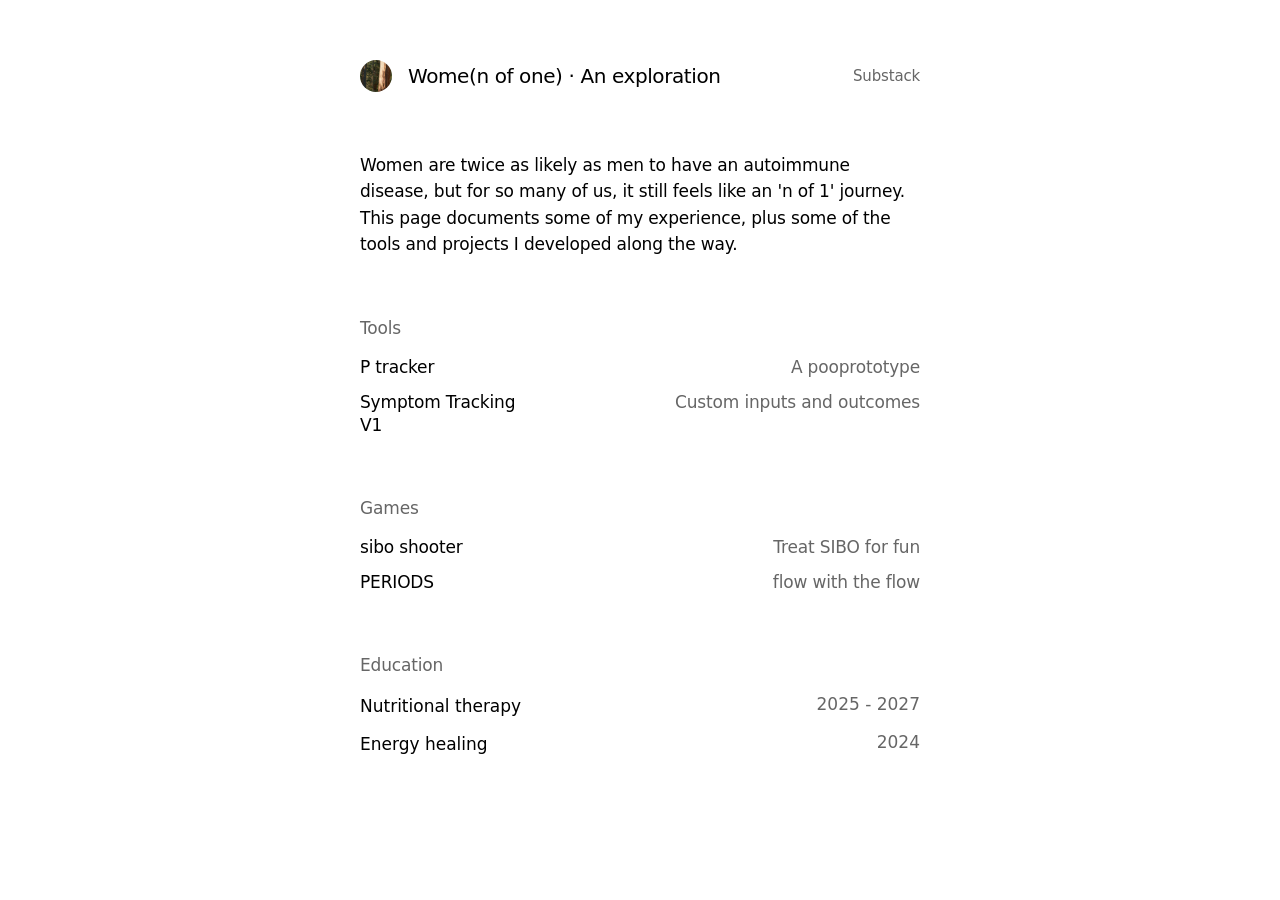
==== index.html @ c0d30b6c "Update index.html" ====
<!DOCTYPE html>
<html lang="en-US">
<head>
    <meta charset="utf-8">
    <meta name="viewport" content="width=device-width, initial-scale=1.0">
    <title>Wome(n of one) · An exploration</title>
    <meta name="description" content="To come">
    
    <link rel="icon" href="images/trees.png" type="image/png">
    <link rel="stylesheet" href="styles.css">
</head>
<body class="home-page">
    <div class="container">
        <header class="header">
            <div class="header-identity">
                <img src="images/trees.png" alt="Trees" class="header-photo">
                <h1 class="name">Wome(n of one) · An exploration</h1>
            </div>
            <nav class="nav-links">
                <a href="https://womenof1.substack.com/" target="_blank" rel="noopener noreferrer" class="nav-link">Substack</a>
            </nav>
        </header>


        <main class="main">

            <section class="intro">
                <p class="intro-text">Women are twice as likely as men to have an autoimmune disease, but for so many of us, it still feels like an 'n of 1' journey. This page documents some of my experience, plus some of the tools and projects I developed along the way.</p>

            </section>

            <section class="work projects">
                <h2 class="section-label">Tools</h2>

                <a href="p-tracker" class="project-card">
                    <span class="project-title">P tracker</span>
                    <span class="project-description">A pooprototype</span>
                </a>
                
                <a href="symptom-tracking-v1" class="project-card">
                    <span class="project-title">Symptom Tracking V1</span>
                    <span class="project-description">Custom inputs and outcomes</span>
                </a>

            </section>
            
             <section class="projects">
                <h2 class="section-label">Games</h2>

                <a href="https://womenof1.substack.com/p/sibo-shooter-v1" class="project-card">
                    <span class="project-title">sibo shooter</span>
                    <span class="project-description">Treat SIBO for fun</span>
                </a>

                <a href="PERIODS" class="project-card">
                    <span class="project-title">PERIODS</span>
                    <span class="project-description">flow with the flow</span>
                </a>
            </section>
            
            <section class="projects">
            <h2 class="section-label">Education</h2>
                <div class="work-entry">
                    <button type="button" class="work-item" aria-expanded="false" aria-controls="work-sympv1-description">
                        <span class="work-primary">
                            <img src="images/trees.png" alt="" class="work-logo">
                            <span class="work-company">Nutritional therapy</span>
                        </span>
                        <span class="work-dates">2025 - 2027</span>
                    </button>
                    <div class="work-description-reveal" id="work-sympv1-description">
                        <div class="work-description-inner">
                            <p class="work-description">Diploma, College of Naturopathic Medicine (UK)</p>
                        </div>
                    </div>
                </div>

                <div class="work-entry">
                    <button type="button" class="work-item" aria-expanded="false" aria-controls="work-ptrack-description">
                        <span class="work-primary">
                            <img src="images/trees.png" alt="" class="work-logo border">
                            <span class="work-company">Energy healing</span>
                        </span>
                        <span class="work-dates">2024</span>
                    </button>
                    <div class="work-description-reveal" id="work-ptrack-description" aria-hidden="true">
                        <div class="work-description-inner">
                            <p class="work-description">3-month course (NYC)</p>
                        </div>
                    </div>
                </div>

            </section>
        </main>
    </div>

    <script src="script.js"></script>
</body>
</html>
---- styles.css ----
/* CSS Variables */
:root {
  /* Typography */
  --font-family-sans: system-ui, -apple-system, BlinkMacSystemFont, "Segoe UI", sans-serif;
  --font-weight-regular: 400;
  --font-weight-medium: 500;
  --tracking-body: -0.01em;
  --tracking-tight: -0.03em;
  --line-height-body: 1.55;
  --line-height-compact: 1.35;

  /* Font Sizes */
  --font-size-small: 15px;
  --font-size-medium: 17px;
  --font-size-large: 20px;
  --font-size-extra-large: 28px;
  --font-size-extra-extra-large: 32px;

  /* Colors */
  --color-background: #fff;
  --color-background-secondary: #f1f1f1;
  --color-background-tertiary: #f5f5f5;
  --color-background-media: #f1f1f1; /* Always light for image/video containers */
  --color-text-primary: #000;
  --color-text-secondary: #666;
  --color-border: #e7e7e7;
  --color-shadow: rgba(0, 0, 0, 0.12);
  --color-selection-background: #000;
  --color-selection-text: #fff;

  /* 4px spacing grid */
  --space-1: 4px;
  --space-2: 8px;
  --space-3: 12px;
  --space-4: 16px;
  --space-5: 20px;
  --space-6: 24px;
  --space-8: 32px;
  --space-10: 40px;
  --space-12: 48px;
  --space-15: 60px;
  --space-20: 80px;
  --space-30: 120px;
  --content-margin: var(--space-20);
  --home-content-width: 560px;
  --home-primary-column: 180px;
  --home-column-gap: var(--space-5);
  --work-logo-size: var(--space-6);

  /* Border Radius */
  --border-radius-small: 4px;
  --border-radius-medium: 8px;
  --border-radius-large: 16px;
}

/* Dark Mode */
@media (prefers-color-scheme: dark) {
  :root {
    --color-background: #000;
    --color-background-secondary: #101010;
    --color-background-tertiary: #181818;
    --color-text-primary: #f2f2f2;
    --color-text-secondary: #a3a3a3;
    --color-border: #262626;
    --color-shadow: rgba(0, 0, 0, 0.7);
    --color-selection-background: #fff;
    --color-selection-text: #000;
  }

  /* Invert dark icons for visibility */
  .view-toggle img {
    filter: invert(1);
  }
}

/* Reset and Base Styles */
* {
  margin: 0;
  padding: 0;
  box-sizing: border-box;
}

html {
  font-size: var(--font-size-medium);
  scroll-behavior: smooth;
  font-family: var(--font-family-sans);
  color: var(--color-text-primary);
  text-rendering: optimizeLegibility;
  font-kerning: normal;
}

::selection {
  background: var(--color-selection-background);
  color: var(--color-selection-text);
}

body {
  font-weight: var(--font-weight-regular);
  line-height: var(--line-height-body);
  letter-spacing: var(--tracking-body);
  color: var(--color-text-primary);
  background-color: var(--color-background);
  -webkit-font-smoothing: antialiased;
  -moz-osx-font-smoothing: grayscale;
  animation: page-fade-in 0.9s ease both;
}

@keyframes page-fade-in {
  from {
    opacity: 0;
  }
  to {
    opacity: 1;
  }
}

@media (prefers-reduced-motion: reduce) {
  body {
    animation: none;
  }

  .work-description-reveal {
    transition: none;
  }
}

/* Remove all focus outlines globally */
button:focus,
a:focus {
  outline: none;
}

p a {
  font-weight: var(--font-weight-medium);
  text-decoration: underline;
  color: var(--color-text-primary);
  text-decoration-thickness: 1px;
  text-underline-offset: var(--space-1);
}

/* Container */
.container {
  max-width: 760px;
  margin: 0 auto;
  padding: 0;
  min-height: 100vh;
  display: flex;
  flex-direction: column;
}

/* Bookshelf gets full width container */
.bookshelf-container {
  max-width: 100%;
  padding: 0;
  overflow: visible;
}

/* Header */
.header {
  display: flex;
  justify-content: space-between;
  align-items: center;
  padding: var(--space-15) 0;
  max-width: 600px;
  margin: 0 auto;
  width: 100%;
}

.header-identity {
  display: flex;
  align-items: center;
  gap: var(--space-4);
}

.header-photo {
  width: var(--space-8);
  height: var(--space-8);
  border-radius: 50%;
  object-fit: cover;
  flex-shrink: 0;
}

.name {
  font-size: var(--font-size-large);
  font-weight: var(--font-weight-medium);
  line-height: var(--line-height-compact);
  letter-spacing: -0.02em;
  color: var(--color-text-primary);
  text-decoration: none;
}

.nav-links {
  display: flex;
  gap: var(--space-8);
}

.nav-link {
  font-size: var(--font-size-small);
  font-weight: var(--font-weight-medium);
  line-height: var(--line-height-compact);
  color: var(--color-text-secondary);
  text-decoration: none;
  transition: color 160ms ease;
}

.nav-link:hover {
  color: var(--color-text-primary);
}

/* Breadcrumb Header for Sub-pages */
.breadcrumb {
  font-size: var(--font-size-small);
  line-height: var(--line-height-compact);
  display: flex;
  align-items: center;
  flex-wrap: wrap;
}

.header:has(.breadcrumb) {
  max-width: var(--home-content-width);
  padding-top: var(--space-15);
  padding-bottom: var(--space-15);
}

.breadcrumb-name {
  font-weight: var(--font-weight-medium);
  color: var(--color-text-primary);
  text-decoration: none;
  padding-right: var(--space-3);
  display: inline-flex;
  align-items: center;
}

.breadcrumb-name-thumb {
  display: block;
  width: var(--space-8);
  height: var(--space-8);
  border-radius: 50%;
  object-fit: cover;
  flex-shrink: 0;
}

.breadcrumb-name-text {
  display: none;
}

.breadcrumb-project {
  font-weight: var(--font-weight-regular);
  position: relative;
  display: inline-block;
}

.breadcrumb-project-trigger {
  font: inherit;
  color: inherit;
  background: none;
  border: none;
  padding: var(--space-1) var(--space-3);
  margin: -4px 0;
  border-radius: var(--border-radius-small);
  cursor: pointer;
  display: inline-flex;
  align-items: center;
  gap: var(--space-2);
  line-height: inherit;
  transition: background-color 120ms ease;
}

.breadcrumb-project-trigger:focus-visible {
  background-color: var(--color-background-secondary);
  outline: none;
}

.breadcrumb-project-trigger:active,
.breadcrumb-project.is-open .breadcrumb-project-trigger {
  background-color: var(--color-background-secondary);
}

@media (hover: hover) {
  .breadcrumb-project-trigger:hover {
    background-color: var(--color-background-secondary);
  }
}

.breadcrumb-project-label {
  white-space: nowrap;
  overflow: hidden;
  text-overflow: ellipsis;
  max-width: calc(100vw - 200px);
}

.breadcrumb-chevron {
  flex-shrink: 0;
  transition: transform 220ms cubic-bezier(0.2, 0.8, 0.2, 1);
  opacity: 0.7;
}

.breadcrumb-project.is-open .breadcrumb-chevron {
  transform: rotate(180deg);
}

.breadcrumb-menu {
  position: absolute;
  top: calc(100% + var(--space-2));
  left: 0;
  min-width: 280px;
  max-width: 360px;
  background: var(--color-background);
  border: 1px solid var(--color-border);
  border-radius: var(--border-radius-large);
  box-shadow: 0 12px 32px var(--color-shadow);
  padding: var(--space-2);
  z-index: 50;
  opacity: 0;
  transform: translateY(-4px) scale(0.98);
  transform-origin: top left;
  pointer-events: none;
  transition: opacity 180ms ease, transform 220ms cubic-bezier(0.2, 0.8, 0.2, 1);
}

.breadcrumb-project.is-open .breadcrumb-menu {
  opacity: 1;
  transform: translateY(0) scale(1);
  pointer-events: auto;
}

.breadcrumb-menu-section {
  display: flex;
  flex-direction: column;
  padding: var(--space-1) 0;
}

.breadcrumb-menu-heading {
  font-size: 12px;
  font-weight: var(--font-weight-medium);
  letter-spacing: var(--tracking-body);
  color: var(--color-text-secondary);
  padding: var(--space-2) var(--space-3) var(--space-1);
}

.breadcrumb-menu-item {
  display: block;
  font-size: var(--font-size-small);
  color: var(--color-text-primary);
  text-decoration: none;
  padding: var(--space-2) var(--space-3);
  border-radius: var(--border-radius-medium);
  transition: background-color 120ms ease;
}

.breadcrumb-menu-item:focus-visible {
  background-color: var(--color-background-secondary);
  outline: none;
}

.breadcrumb-menu-item:active {
  background-color: var(--color-background-tertiary);
}

@media (hover: hover) {
  .breadcrumb-menu-item:hover {
    background-color: var(--color-background-secondary);
  }
}

.breadcrumb-menu-item.is-current {
  font-weight: var(--font-weight-medium);
  color: var(--color-text-secondary);
  pointer-events: none;
}

.breadcrumb-menu-divider {
  height: 1px;
  background-color: var(--color-border);
  margin: var(--space-1) var(--space-2);
}

@media (max-width: 600px) {
  .breadcrumb-menu {
    min-width: 240px;
    max-width: calc(100vw - 48px);
  }

  .breadcrumb-project-trigger {
    padding: var(--space-2) var(--space-3);
    margin: -8px 0;
  }

  .breadcrumb-name {
    padding: var(--space-1) var(--space-3) var(--space-1) 0;
    margin: -4px 0;
  }

  .breadcrumb-menu-item {
    padding: var(--space-3);
  }
}

/* Main Content */
.home-page .container {
  max-width: var(--home-content-width);
}

.home-page .header {
  max-width: none;
  margin: 0;
}

.main {
  flex: 1;
  width: 100%;
  margin: 0;
}

/* Intro Section */
.intro {
  margin-bottom: var(--space-15);
}

/* Projects Section */
.projects {
  display: flex;
  flex-direction: column;
  gap: var(--space-3);
  margin-bottom: var(--space-15);
}

/* Home page section label */
.section-label {
  font-size: var(--font-size-medium);
  font-weight: var(--font-weight-medium);
  letter-spacing: var(--tracking-body);
  line-height: var(--line-height-compact);
  color: var(--color-text-secondary);
  margin: 0 0 var(--space-1);
}

.project-card {
  display: grid;
  grid-template-columns: var(--home-primary-column) 1fr;
  column-gap: var(--home-column-gap);
  align-items: baseline;
  margin: 0;
  text-decoration: none;
  color: inherit;
}

.project-title {
  font-size: var(--font-size-medium);
  color: var(--color-text-primary);
  font-weight: var(--font-weight-medium);
  line-height: var(--line-height-compact);
}

.project-description {
  font-size: var(--font-size-medium);
  color: var(--color-text-secondary);
  font-weight: var(--font-weight-regular);
  line-height: var(--line-height-compact);
  justify-self: end;
  text-align: right;
}

.page-title {
  font-size: var(--font-size-extra-extra-large);
  font-weight: var(--font-weight-medium);
  line-height: 1.1;
  letter-spacing: var(--tracking-tight);
  text-decoration: none;
  display: block;
  transition: opacity 0.2s ease;
  margin-bottom: 0;
  flex: 1;
}

/* Remove focus outlines */
*:focus,
*:focus-visible {
  outline: none;
}

.nav-link:focus,
.project-link:focus,
.page-title:focus {
  outline: none;
}

/* ===== PROJECT PAGE STYLES ===== */

/* Project Page Layout */
.project-main {
  flex: 1;
  width: 100%;
  max-width: var(--home-content-width);
  padding: 0 0 var(--space-15);
  margin: 0 auto;
}

.project-header {
  margin: 0 0 var(--space-6);
}

.project-header .page-title {
  margin-bottom: var(--space-6);
}

.project-section {
  margin-bottom: var(--space-10);
}

.section-header {
  font-size: var(--font-size-medium);
  font-weight: var(--font-weight-medium);
  line-height: var(--line-height-body);
  margin: 0 0 var(--space-2);
}

.section-text {
  font-size: var(--font-size-medium);
  font-weight: var(--font-weight-regular);
  line-height: 1.6;
  margin: 0 0 var(--space-8);
}

.section-list {
  font-size: var(--font-size-medium);
  font-weight: var(--font-weight-regular);
  line-height: 1.6;
  margin: 0 0 var(--space-8) 0;
  padding-left: var(--space-6);
}

.section-list li {
  margin-bottom: var(--space-4);
}

/* Project media shares the same column as the surrounding text. */
.project-image-full,
.project-image-centered,
.video-container,
.project-image-grid,
.project-image-grid-three,
.project-image-placeholder {
  width: 100%;
  max-width: 100%;
  margin-left: 0;
  margin-right: 0;
}

.project-image-full {
  display: block;
  height: auto;
  object-fit: contain;
  object-position: center;
  border-radius: var(--border-radius-large);
}
.project-video-small {
  width: auto;
  max-width: 100%;
  max-height: 520px;
}

.video-spaced {
  margin-top: var(--space-6);
  margin-bottom: var(--space-6);
}

.project-image-centered {
  display: flex;
  flex-direction: column;
  align-items: center;
  background-color: var(--color-background-media);
  border-radius: var(--border-radius-large);
}

.project-image-grid {
  display: grid;
  grid-template-columns: 1fr 1fr;
  gap: var(--space-6);
  margin-top: var(--space-6);
  margin-bottom: var(--space-6);
  background-color: var(--color-background-media);
  border-radius: var(--border-radius-large);
}

.project-image-grid-three {
  display: grid;
  grid-template-columns: 1fr 1fr 1fr;
  gap: var(--space-6);
  margin-top: var(--space-15);
  margin-bottom: var(--space-15);
  background-color: var(--color-background-media);
  border-radius: var(--border-radius-large);
}

.project-image-grid-item {
  width: 100%;
  height: auto;
  object-fit: contain;
  display: block;
  border-radius: var(--border-radius-large);
}

.project-image-placeholder {
  min-height: 300px;
  background-color: var(--color-background-tertiary);
  border: 2px dashed var(--color-border);
  display: flex;
  align-items: center;
  justify-content: center;
  margin-top: var(--space-15);
  margin-bottom: var(--space-15);
  border-radius: var(--border-radius-large);
}

.project-image-grid .project-image-placeholder {
  margin-top: 0;
  margin-bottom: 0;
  min-height: 200px;
}

.image-caption {
  font-size: var(--font-size-small);
  font-weight: var(--font-weight-regular);
  line-height: 1.45;
  color: var(--color-text-secondary);
  text-align: center;
  font-style: italic;
  margin: 0;
  padding-top: var(--space-2);
}

.project-figure {
  margin: 0 0 var(--space-6);   /* space below the caption: 24px */
}

/* shrink the gap between a paragraph and an image that follows it */
.section-text:has(+ .project-figure) {
  margin-bottom: var(--space-4); /* 16px */
}

/* Button-style link for project pages */
.link-button {
  display: inline-block;
  background-color: var(--color-background-secondary);
  color: var(--color-text-primary);
  font-size: var(--font-size-small);
  font-weight: var(--font-weight-medium);
  text-decoration: none;
  padding: var(--space-1) var(--space-4);
  border-radius: var(--border-radius-medium);
  transition:
    background-color 0.2s ease,
    opacity 0.2s ease;
}

.link-button::after {
  content: ' ↗';
}

.link-button:hover {
  background-color: var(--color-background-tertiary);
  opacity: 0.9;
}

/* Hover-reveal controls over a video */
.video-container {
  position: relative;
}

.video-controls {
  position: absolute;
  bottom: var(--space-3);
  right: var(--space-3);
  display: flex;
  gap: var(--space-2);
  transition: opacity 0.15s ease;
}

@media (hover: hover) {
  .video-controls {
    opacity: 0;
    pointer-events: none;
  }

  .video-container:hover .video-controls {
    opacity: 1;
    pointer-events: auto;
  }
}

.video-control-button {
  background-color: rgba(0, 0, 0, 0.6);
  color: #fff;
  font: inherit;
  font-size: 14px;
  font-weight: var(--font-weight-medium);
  border: 0;
  padding: var(--space-2) var(--space-3);
  border-radius: var(--border-radius-medium);
  cursor: pointer;
  transition: background-color 0.15s ease;
}

.video-control-button:hover {
  background-color: rgba(0, 0, 0, 0.8);
}

/* ===== WORK HISTORY STYLES ===== */

.work-entry {
  margin: 0;
}

.work-item {
  display: grid;
  grid-template-columns: var(--home-primary-column) 1fr;
  column-gap: var(--home-column-gap);
  align-items: start;
  text-align: left;
  width: 100%;
  margin: 0;
  padding: 0;
  border: 0;
  background: none;
  color: inherit;
  font: inherit;
  appearance: none;
  cursor: pointer;
  text-decoration: none;
}

.work-item:focus-visible {
  outline: 1px solid var(--color-border);
  outline-offset: var(--space-1);
  border-radius: var(--border-radius-small);
}

.work-primary {
  display: flex;
  align-items: start;
  gap: var(--space-2);
}

.work-logo {
  display: none;
  width: var(--work-logo-size);
  height: var(--work-logo-size);
  border-radius: var(--border-radius-small);
  object-fit: contain;
  flex-shrink: 0;
}

.work-logo.border {
  border: 0.5px solid var(--color-border);
  background: transparent;
}

.work-company {
  font-size: var(--font-size-medium);
  font-weight: var(--font-weight-medium);
  color: var(--color-text-primary);
}

/* Row hover underlines the primary label only. */
.project-title,
.work-company {
  text-decoration-line: underline;
  text-decoration-color: transparent;
  text-decoration-thickness: 1px;
  text-underline-offset: var(--space-1);
  transition: text-decoration-color 160ms ease;
}

.project-card:hover .project-title,
.work-item:hover .work-company,
.work-entry.is-open .work-company {
  text-decoration-color: currentColor;
}

.work-dates {
  font-size: var(--font-size-medium);
  font-weight: var(--font-weight-regular);
  line-height: var(--line-height-compact);
  color: var(--color-text-secondary);
  font-family: var(--font-family-sans);
  font-variant-numeric: tabular-nums;
  justify-self: end;
  text-align: right;
}

.work-description-reveal {
  display: grid;
  grid-template-rows: 0fr;
  opacity: 0;
  transition:
    grid-template-rows 260ms cubic-bezier(0.2, 0.8, 0.2, 1),
    opacity 180ms ease;
}

.work-entry.is-open .work-description-reveal {
  grid-template-rows: 1fr;
  opacity: 1;
}

.work-description-inner {
  min-height: 0;
  overflow: hidden;
}

.work-description {
  margin: var(--space-2) 0 0;
  color: var(--color-text-secondary);
  font-size: var(--font-size-medium);
  font-weight: var(--font-weight-regular);
  line-height: var(--line-height-body);
  text-align: left;
}

/* ===== MOBILE BREAKPOINT ===== */
@media (max-width: 768px) {
  :root {
    --content-margin: var(--space-6);
  }

  /* Header stacks vertically with padding */
  .header {
    flex-direction: column;
    align-items: flex-start;
    gap: var(--space-2);
    padding-left: var(--content-margin);
    padding-right: var(--content-margin);
    margin-left: 0;
    margin-right: 0;
  }

  .header-identity {
    width: 100%;
    justify-content: space-between;
  }

  .header-photo {
    order: 2;
  }

  .name {
    order: 1;
  }

  .home-page .main {
    padding-left: var(--content-margin);
    padding-right: var(--content-margin);
  }

  .project-main {
    padding-left: var(--content-margin);
    padding-right: var(--content-margin);
  }

  /* Project cards stack: description drops below the title */
  .project-card {
    grid-template-columns: 1fr;
    column-gap: 0;
    row-gap: var(--space-1);
  }

  .work-item {
    grid-template-columns: 1fr;
    row-gap: var(--space-1);
  }

  .project-description,
  .work-dates {
    justify-self: start;
    text-align: left;
  }

  /* More breathing room between stacked projects (kept on the 4px grid) */
   .projects {
    gap: var(--space-5);
  }
  }
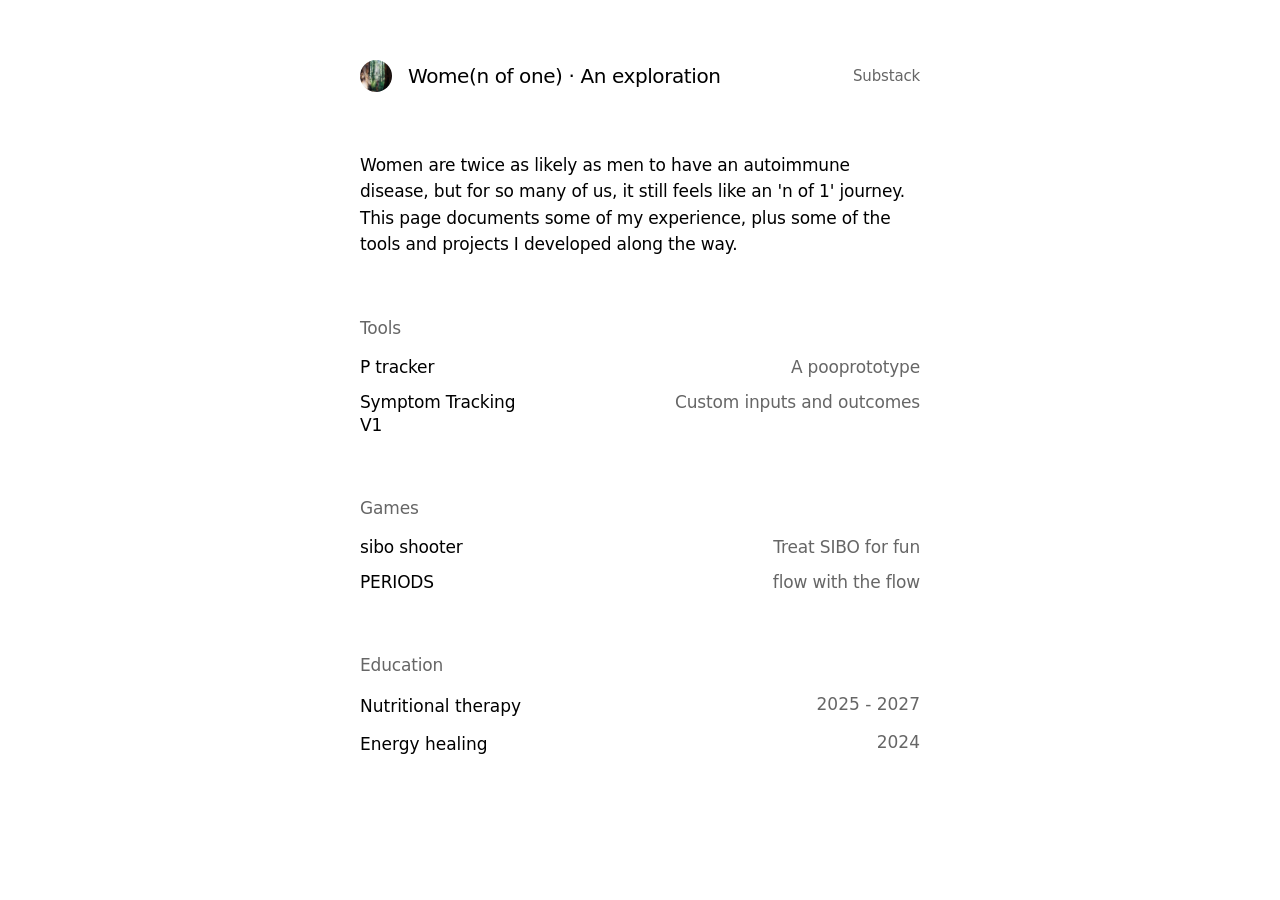
==== commit 540378de: "wofone image update" ====
--- a/index.html
+++ b/index.html
@@ -6,14 +6,14 @@
     <title>Wome(n of one) · An exploration</title>
     <meta name="description" content="To come">
     
-    <link rel="icon" href="images/trees.png" type="image/png">
+    <link rel="icon" href="images/wofone.png" type="image/png">
     <link rel="stylesheet" href="styles.css">
 </head>
 <body class="home-page">
     <div class="container">
         <header class="header">
             <div class="header-identity">
-                <img src="images/trees.png" alt="Trees" class="header-photo">
+                <img src="images/wofone.png" alt="Trees" class="header-photo">
                 <h1 class="name">Wome(n of one) · An exploration</h1>
             </div>
             <nav class="nav-links">
@@ -63,7 +63,7 @@
                 <div class="work-entry">
                     <button type="button" class="work-item" aria-expanded="false" aria-controls="work-sympv1-description">
                         <span class="work-primary">
-                            <img src="images/trees.png" alt="" class="work-logo">
+                            <img src="images/wofone.png" alt="" class="work-logo">
                             <span class="work-company">Nutritional therapy</span>
                         </span>
                         <span class="work-dates">2025 - 2027</span>
@@ -78,7 +78,7 @@
                 <div class="work-entry">
                     <button type="button" class="work-item" aria-expanded="false" aria-controls="work-ptrack-description">
                         <span class="work-primary">
-                            <img src="images/trees.png" alt="" class="work-logo border">
+                            <img src="images/wofone.png" alt="" class="work-logo border">
                             <span class="work-company">Energy healing</span>
                         </span>
                         <span class="work-dates">2024</span>
